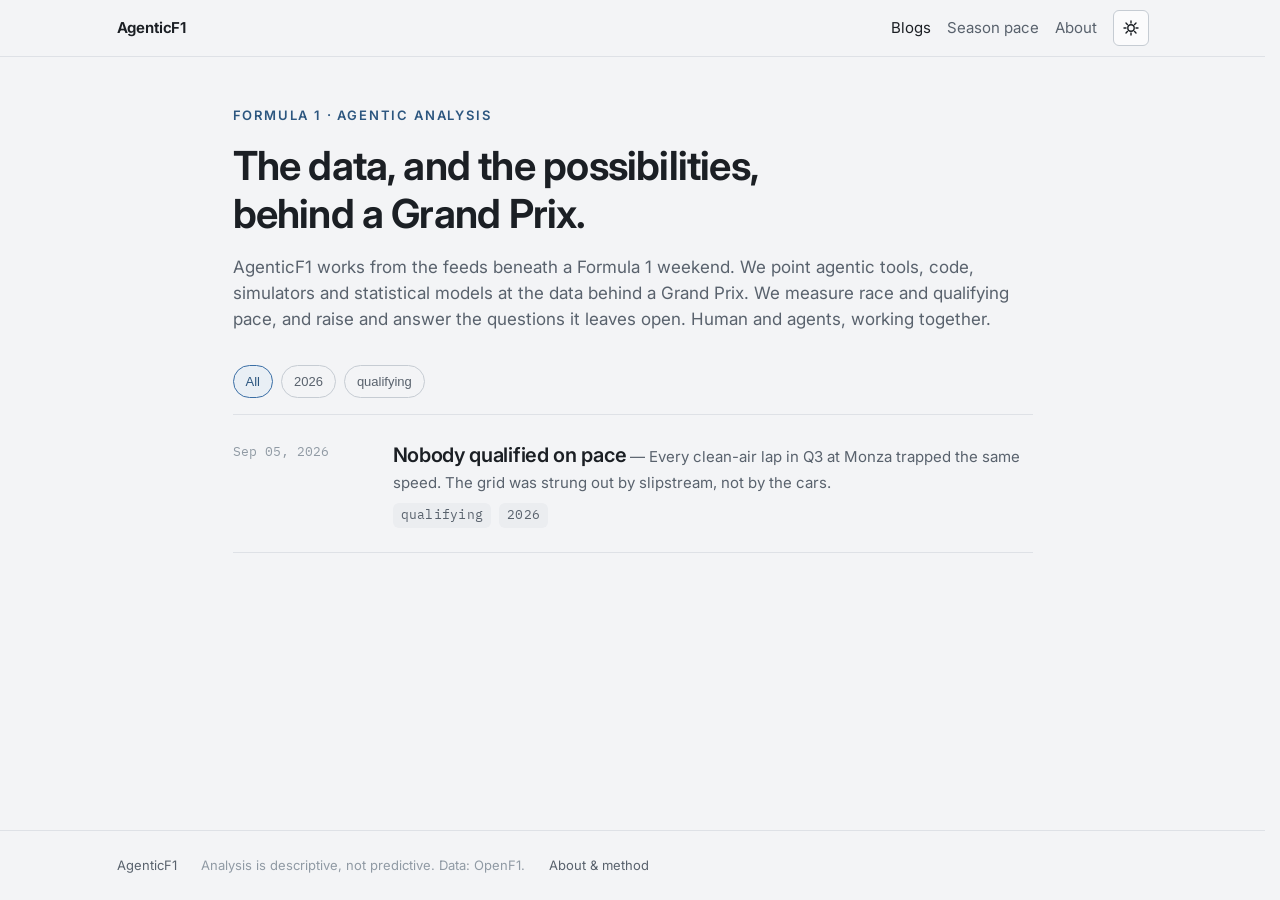
==== index.html @ e9de9c62 "Initial commit: AgenticF1 project site Static blog/analysis site: season pace, race explainers, race" ====
<!doctype html>
<html lang="en">
<head>
<meta charset="utf-8">
<meta name="viewport" content="width=device-width, initial-scale=1">
<title>AgenticF1</title>
<meta name="description" content="AgenticF1 points agentic tools, code, simulators and statistical models at the data behind a Formula 1 Grand Prix. We measure race and qualifying pace and answer the questions it leaves open.">

<!-- pre-paint theme: keep this inline so there is no flash on load -->
<script>
  try {
    var m = localStorage.getItem("theme");
    if (m === "light" || m === "dark") document.documentElement.setAttribute("data-theme", m);
  } catch (e) {}
</script>

<link rel="preconnect" href="https://fonts.googleapis.com">
<link rel="preconnect" href="https://fonts.gstatic.com" crossorigin>
<link rel="stylesheet" href="https://fonts.googleapis.com/css2?family=Inter:wght@400;500;600;650;700&family=IBM+Plex+Mono:wght@400;500&display=swap">

<link rel="stylesheet" href="assets/css/tokens.css">
<link rel="stylesheet" href="assets/css/base.css">
<link rel="stylesheet" href="assets/css/layout.css">
<link rel="stylesheet" href="assets/css/components.css">

<script src="assets/js/theme.js" defer></script>
<script src="assets/js/nav.js" defer></script>
<script src="assets/js/posts.js" defer></script>
</head>
<body>
<div class="page">

  <header class="site-header">
    <div class="container site-header__inner">
      <a class="site-title" href="index.html">AgenticF1</a>
      <button class="nav-toggle" data-nav-toggle aria-expanded="false" aria-controls="site-nav">Menu</button>
      <nav class="site-nav" id="site-nav" aria-label="Primary">
        <a href="index.html">Blogs</a>
        <a href="season-pace.html">Season pace</a>
        <a href="about.html">About</a>
        <button class="btn theme-toggle" data-theme-toggle type="button" aria-label="Change theme">
          <svg viewBox="0 0 16 16" aria-hidden="true" fill="none" stroke="currentColor" stroke-width="1.4">
            <circle cx="8" cy="8" r="3.2"/>
            <path d="M8 1v2M8 13v2M1 8h2M13 8h2M3 3l1.4 1.4M11.6 11.6L13 13M13 3l-1.4 1.4M4.4 11.6L3 13" stroke-linecap="round"/>
          </svg>
        </button>
      </nav>
    </div>
  </header>

  <main class="site-main">
    <div class="container container--narrow flow-loose">

      <section class="measure flow">
        <p class="t-eyebrow">Formula 1 · Agentic Analysis</p>
        <h1 class="t-h1">The data, and the possibilities, behind a Grand Prix.</h1>
        <p class="t-deck">
          AgenticF1 works from the feeds beneath a Formula 1 weekend. We point agentic tools,
          code, simulators and statistical models at the data behind a Grand Prix. We measure
          race and qualifying pace, and raise and answer the questions it leaves open. Human
          and agents, working together.
        </p>
      </section>

      <section class="flow">
        <div data-post-filter></div>
        <div data-posts data-posts-src="posts/posts.json" data-posts-limit="0">
          <p class="t-note">Loading posts…</p>
        </div>
      </section>

    </div>
  </main>

  <footer class="site-footer">
    <div class="container site-footer__inner">
      <span>AgenticF1</span>
      <span class="t-faint">Analysis is descriptive, not predictive. Data: OpenF1.</span>
      <a href="about.html">About &amp; method</a>
    </div>
  </footer>

</div>
</body>
</html>
---- assets/css/tokens.css ----
/* ==========================================================================
   tokens.css  —  design tokens only. No selectors that paint layout here.
   Every colour, space, radius, type step the site uses is named once, below.
   Light is the base; dark overrides only the values that change.
   ========================================================================== */

:root {
  color-scheme: light;

  /* --- surfaces & ink (cool neutral greys) --- */
  --bg:            #F3F4F6;
  --surface:       #FBFBFC;
  --surface-2:     #EBEDF0;
  --ink:           #1B1F24;
  --ink-muted:     #59626D;
  --ink-faint:     #909AA4;

  /* --- lines --- */
  --line:          #DEE1E6;
  --line-strong:   #C6CCD3;

  /* --- accent & signal (muted, non-dramatic) --- */
  --accent:        #3A6EA5;
  --accent-ink:    #2C567F;   /* accent text on light surface, AA */
  --accent-quiet:  #E9EFF5;   /* accent-tinted fill */
  --pos:           #2E7D6B;
  --neg:           #A9543E;

  /* --- typography --- */
  --font-sans: "Inter", system-ui, -apple-system, "Segoe UI", Roboto, sans-serif;
  --font-mono: "IBM Plex Mono", ui-monospace, "SF Mono", Menlo, monospace;

  --step--1: 0.8125rem;   /* 13px  fine print, captions      */
  --step-0:  0.9375rem;   /* 15px  body                      */
  --step-1:  1.0625rem;   /* 17px  deck / lead               */
  --step-2:  1.25rem;     /* 20px  h3 / section titles       */
  --step-3:  1.5rem;      /* 24px  h2                        */
  --step-4:  clamp(1.75rem, 1.2rem + 2.4vw, 2.5rem); /* h1   */

  --leading-tight: 1.2;
  --leading-body:  1.6;

  /* --- spacing scale (rem, 4px base) --- */
  --space-1: 0.25rem;
  --space-2: 0.5rem;
  --space-3: 0.75rem;
  --space-4: 1rem;
  --space-5: 1.5rem;
  --space-6: 2rem;
  --space-7: 3rem;
  --space-8: 4.5rem;

  /* --- radius --- */
  --radius-s: 6px;
  --radius-m: 10px;
  --radius-l: 14px;

  /* --- layout --- */
  --content: 800px;        /* the content box width, shared by index + articles
                              so navigating between them shows no width jump   */
  --measure: var(--content); /* readable prose width */
  --page-max: 68rem;       /* full page width (outer frame / rails)  */
  --page-pad: clamp(1rem, 0.5rem + 2vw, 1.75rem);

  /* --- motion --- */
  --ease: cubic-bezier(0.2, 0, 0, 1);
  --dur: 160ms;
}

@media (prefers-color-scheme: dark) {
  :root:not([data-theme="light"]) {
    color-scheme: dark;
    --bg:           #15181B;
    --surface:      #1C2023;
    --surface-2:    #23282D;
    --ink:          #E3E6E9;
    --ink-muted:    #99A2AB;
    --ink-faint:    #626A72;
    --line:         #2B3136;
    --line-strong:  #3B434B;
    --accent:       #6FA0CE;
    --accent-ink:   #8FB6D8;
    --accent-quiet: #1E2A35;
    --pos:          #58B29B;
    --neg:          #CE8168;
  }
}

/* explicit toggle wins in both directions */
:root[data-theme="dark"] {
  color-scheme: dark;
  --bg:           #15181B;
  --surface:      #1C2023;
  --surface-2:    #23282D;
  --ink:          #E3E6E9;
  --ink-muted:    #99A2AB;
  --ink-faint:    #626A72;
  --line:         #2B3136;
  --line-strong:  #3B434B;
  --accent:       #6FA0CE;
  --accent-ink:   #8FB6D8;
  --accent-quiet: #1E2A35;
  --pos:          #58B29B;
  --neg:          #CE8168;
}

@media (prefers-reduced-motion: reduce) {
  :root { --dur: 0ms; }
}
---- assets/css/base.css ----
/* ==========================================================================
   base.css  —  reset + element defaults + reusable text levels.
   Load order: tokens.css, base.css, layout.css, components.css, [blog.css].
   ========================================================================== */

*, *::before, *::after { box-sizing: border-box; }

html {
  -webkit-text-size-adjust: 100%;
  /* reserve the scrollbar's width on every page so centered content does not
     shift left/right between a short page and a scrolling one */
  scrollbar-gutter: stable;
}

/* fallback for engines without scrollbar-gutter (older Safari): always show
   the vertical scrollbar track */
@supports not (scrollbar-gutter: stable) {
  html { overflow-y: scroll; }
}

body {
  margin: 0;
  background: var(--bg);
  color: var(--ink);
  font-family: var(--font-sans);
  font-size: var(--step-0);
  line-height: var(--leading-body);
  -webkit-font-smoothing: antialiased;
  text-rendering: optimizeLegibility;
}

img, svg, video { max-width: 100%; height: auto; display: block; }

a {
  color: var(--accent-ink);
  text-decoration: none;
}
a:hover { text-decoration: underline; }

h1, h2, h3, h4 {
  margin: 0;
  font-weight: 650;
  letter-spacing: -0.02em;
  line-height: var(--leading-tight);
  text-wrap: balance;
}

p { margin: 0; }

hr {
  border: 0;
  border-top: 1px solid var(--line);
  margin: var(--space-6) 0;
}

code, pre, kbd, samp { font-family: var(--font-mono); font-size: 0.9em; }

:focus-visible {
  outline: 2px solid var(--accent);
  outline-offset: 2px;
  border-radius: 2px;
}

[hidden] { display: none !important; }

/* --- reusable text levels ------------------------------------------------
   Use these classes anywhere; they are the vocabulary for page copy.       */

.t-eyebrow {
  font-size: var(--step--1);
  font-weight: 600;
  letter-spacing: 0.14em;
  text-transform: uppercase;
  color: var(--accent-ink);
}

.t-h1   { font-size: var(--step-4); }
.t-h2   { font-size: var(--step-3); }
.t-h3   { font-size: var(--step-2); font-weight: 600; }

.t-deck {
  font-size: var(--step-1);
  line-height: 1.55;
  color: var(--ink-muted);
}

.t-body { font-size: var(--step-0); }

.t-note {
  font-size: var(--step--1);
  line-height: 1.55;
  color: var(--ink-muted);
}

.t-mono { font-family: var(--font-mono); }

.t-faint { color: var(--ink-faint); }
.t-muted { color: var(--ink-muted); }

/* --- flow: vertical rhythm between direct children --------------------- */
.flow > * + * { margin-top: var(--space-4); }
.flow-tight > * + * { margin-top: var(--space-2); }
.flow-loose > * + * { margin-top: var(--space-6); }

/* --- utility --- */
.measure { max-width: var(--measure); }
.center  { margin-inline: auto; }
.visually-hidden {
  position: absolute; width: 1px; height: 1px;
  padding: 0; margin: -1px; overflow: hidden;
  clip: rect(0 0 0 0); white-space: nowrap; border: 0;
}
---- assets/css/layout.css ----
/* ==========================================================================
   layout.css  —  page frame: site header, footer, main column, grids.
   ========================================================================== */

.page {
  min-height: 100vh;
  display: flex;
  flex-direction: column;
}

.container {
  width: 100%;
  max-width: var(--page-max);
  margin-inline: auto;
  padding-inline: var(--page-pad);
}

/* inner content box lands at exactly --content (800px), matching .article */
.container--narrow { max-width: calc(var(--content) + 2 * var(--page-pad)); }

/* --- site header ------------------------------------------------------- */
.site-header {
  border-bottom: 1px solid var(--line);
  background: var(--bg);
}
.site-header__inner {
  display: flex;
  align-items: center;
  gap: var(--space-4);
  min-height: 56px;
}
.site-title {
  font-size: var(--step-0);
  font-weight: 650;
  letter-spacing: -0.01em;
  color: var(--ink);
  white-space: nowrap;
}
.site-title:hover { text-decoration: none; }
.site-title span { color: var(--ink-faint); font-weight: 500; }

.site-nav {
  display: flex;
  align-items: center;
  gap: var(--space-4);
  margin-left: auto;
}
.site-nav a {
  color: var(--ink-muted);
  font-size: var(--step-0);
}
.site-nav a:hover { color: var(--ink); text-decoration: none; }
.site-nav a[aria-current="page"] { color: var(--ink); }

.nav-toggle { display: none; }

@media (max-width: 40rem) {
  .nav-toggle {
    display: inline-flex;
    align-items: center;
    justify-content: center;
    margin-left: auto;
    width: 36px; height: 36px;
    border: 1px solid var(--line-strong);
    border-radius: var(--radius-s);
    background: var(--surface);
    color: var(--ink);
    cursor: pointer;
  }
  .site-nav {
    display: none;
    position: absolute;
    left: 0; right: 0;
    top: 100%;
    flex-direction: column;
    align-items: stretch;
    gap: 0;
    margin: 0;
    padding: var(--space-2) var(--page-pad) var(--space-4);
    background: var(--bg);
    border-bottom: 1px solid var(--line);
  }
  .site-header__inner { position: relative; flex-wrap: wrap; }
  .site-nav[data-open="true"] { display: flex; }
  .site-nav a { padding: var(--space-3) 0; }
}

/* --- main --- */
.site-main {
  flex: 1;
  padding-block: var(--space-7) var(--space-8);
}

/* --- site footer ----------------------------------------------------- */
.site-footer {
  border-top: 1px solid var(--line);
  color: var(--ink-muted);
  font-size: var(--step--1);
}
.site-footer__inner {
  display: flex;
  flex-wrap: wrap;
  gap: var(--space-2) var(--space-5);
  align-items: baseline;
  padding-block: var(--space-5);
}
.site-footer a { color: var(--ink-muted); }

/* --- generic responsive grid --------------------------------------------
   auto-fills columns no narrower than --col-min (default 17rem).           */
.grid {
  display: grid;
  gap: var(--space-5);
  grid-template-columns: repeat(auto-fill, minmax(min(var(--col-min, 17rem), 100%), 1fr));
}

/* --- article + optional side rail ----------------------------------- */
.with-rail {
  display: grid;
  gap: var(--space-6);
  grid-template-columns: 1fr;
}
@media (min-width: 64rem) {
  .with-rail {
    grid-template-columns: 12rem minmax(0, 1fr);
    gap: var(--space-8);
    align-items: start;
  }
  .with-rail__rail {
    position: sticky;
    top: var(--space-6);
    max-height: calc(100vh - 2 * var(--space-6));
    overflow: auto;
  }
}
---- assets/css/components.css ----
/* ==========================================================================
   components.css  —  small reusable UI pieces. Each block is independent;
   delete one and nothing else breaks.
   ========================================================================== */

/* --- button / control ------------------------------------------------- */
.btn {
  display: inline-flex;
  align-items: center;
  gap: var(--space-2);
  padding: var(--space-2) var(--space-3);
  font: inherit;
  font-size: var(--step--1);
  color: var(--ink);
  background: var(--surface);
  border: 1px solid var(--line-strong);
  border-radius: var(--radius-s);
  cursor: pointer;
  transition: background var(--dur) var(--ease), border-color var(--dur) var(--ease);
}
.btn:hover { background: var(--surface-2); text-decoration: none; }
.btn[aria-pressed="true"] {
  background: var(--accent-quiet);
  border-color: var(--accent);
  color: var(--accent-ink);
}

/* --- theme toggle --------------------------------------------------- */
.theme-toggle {
  width: 36px; height: 36px;
  padding: 0;
  justify-content: center;
}
.theme-toggle svg { width: 16px; height: 16px; }

/* --- card --------------------------------------------------------- */
/* borderless by design: separation is the background step, not an outline */
.card {
  background: var(--surface);
  border-radius: var(--radius-l);
  padding: var(--space-5);
}
:root:not([data-theme="light"]) .card,
:root[data-theme="dark"] .card { background: var(--surface-2); }
.card--flush { padding: 0; overflow: hidden; }
.card--outline { border: 1px solid var(--line); }
.card__src {
  margin-top: var(--space-3);
  font-size: var(--step--1);
  line-height: 1.5;
  color: var(--ink-faint);
}
.card > h3 + *, .card > .t-h3 + * { margin-top: var(--space-3); }

/* --- inline colour swatch (chart / map legend key) ------------------
   NB: distinct from .chip below (the tag-filter control) — do not merge. */
.swatch {
  display: inline-block;
  width: 9px; height: 9px;
  border-radius: 2px;
  margin-right: var(--space-2);
  vertical-align: baseline;
  flex: none;
}

/* --- tag / filter chip ------------------------------------------------ */
.tag {
  display: inline-block;
  padding: 2px var(--space-2);
  font-size: var(--step--1);
  font-family: var(--font-mono);
  letter-spacing: 0.02em;
  color: var(--ink-muted);
  background: var(--surface-2);
  border-radius: var(--radius-s);
}
.tag--link:hover { color: var(--ink); text-decoration: none; background: var(--line); }

.chip-row { display: flex; flex-wrap: wrap; gap: var(--space-2); }
.chip {
  padding: var(--space-2) var(--space-3);
  font-size: var(--step--1);
  color: var(--ink-muted);
  background: transparent;
  border: 1px solid var(--line-strong);
  border-radius: 999px;
  cursor: pointer;
  transition: color var(--dur) var(--ease), border-color var(--dur) var(--ease);
}
.chip:hover { color: var(--ink); }
.chip[aria-pressed="true"] {
  color: var(--accent-ink);
  border-color: var(--accent);
  background: var(--accent-quiet);
}

/* --- post list (index) --------------------------------------------- */
.post-list { list-style: none; margin: 0; padding: 0; }
.post-list > li { border-top: 1px solid var(--line); }
.post-list > li:last-child { border-bottom: 1px solid var(--line); }

.post-item {
  display: grid;
  gap: var(--space-1) var(--space-5);
  grid-template-columns: 1fr;
  padding-block: var(--space-5);
  color: inherit;
}
.post-item:hover { text-decoration: none; }
.post-item:hover .post-item__title { color: var(--accent-ink); }
.post-item__meta {
  font-size: var(--step--1);
  font-family: var(--font-mono);
  color: var(--ink-faint);
}
.post-item__title {
  font-size: var(--step-2);
  font-weight: 600;
  letter-spacing: -0.015em;
  color: var(--ink);
  transition: color var(--dur) var(--ease);
}
.post-item__dek { color: var(--ink-muted); font-size: var(--step-0); }
.post-item__tags { margin-top: var(--space-2); }

@media (min-width: 44rem) {
  .post-item {
    grid-template-columns: 8.5rem 1fr;
  }
  .post-item__meta { padding-top: 3px; }
}

/* --- prose findings & callouts (shared by index + articles) --------- */
.finding {
  border-left: 3px solid var(--accent);
  padding-left: var(--space-4);
}
.finding__k {
  font-family: var(--font-mono);
  font-size: var(--step--1);
  letter-spacing: 0.08em;
  text-transform: uppercase;
  color: var(--accent-ink);
  margin-bottom: var(--space-1);
}

.pull {
  font-size: var(--step-1);
  font-weight: 500;
  line-height: 1.45;
  border-block: 1px solid var(--line-strong);
  padding-block: var(--space-4);
}

.quote {
  border-left: 3px solid var(--line-strong);
  padding-left: var(--space-4);
  font-size: var(--step-1);
  color: var(--ink);
}
.quote cite {
  display: block;
  margin-top: var(--space-2);
  font-style: normal;
  font-size: var(--step--1);
  font-family: var(--font-mono);
  color: var(--ink-muted);
}

/* --- data table ---------------------------------------------------- */
.table-scroll { overflow-x: auto; }
.table {
  border-collapse: collapse;
  width: 100%;
  font-size: var(--step--1);
  font-variant-numeric: tabular-nums;
}
.table th, .table td {
  text-align: right;
  padding: var(--space-2) var(--space-3);
  white-space: nowrap;
}
.table th {
  font-size: var(--step--1);
  font-weight: 600;
  letter-spacing: 0.04em;
  text-transform: uppercase;
  color: var(--ink-muted);
  border-bottom: 1px solid var(--line-strong);
}
.table td { border-bottom: 1px solid var(--line); }
.table tbody tr:last-child td { border-bottom: 0; }
.table :is(th, td).l { text-align: left; white-space: normal; }

/* fixed layout — let long left-column labels wrap instead of stretching */
.table.fixed { table-layout: fixed; }
.table.fixed :is(th, td).l { white-space: normal; }

/* a spanning group-label row inside a table body */
.table td.grp {
  padding-top: var(--space-4);
  font-size: var(--step--1);
  font-weight: 600;
  letter-spacing: 0.06em;
  text-transform: uppercase;
  color: var(--ink-faint);
}
/* an emphasised row */
.table tr.em td { background: var(--accent-quiet); }
.table tr.em td.l { font-weight: 600; }

/* --- signal colours (numbers) --- */
.is-pos { color: var(--pos); }
.is-neg { color: var(--neg); }

/* --- inline badge --- */
.badge {
  display: inline-block;
  padding: 1px var(--space-2);
  font-size: var(--step--1);
  border: 1px solid var(--line-strong);
  border-radius: var(--radius-s);
  color: var(--ink-muted);
}
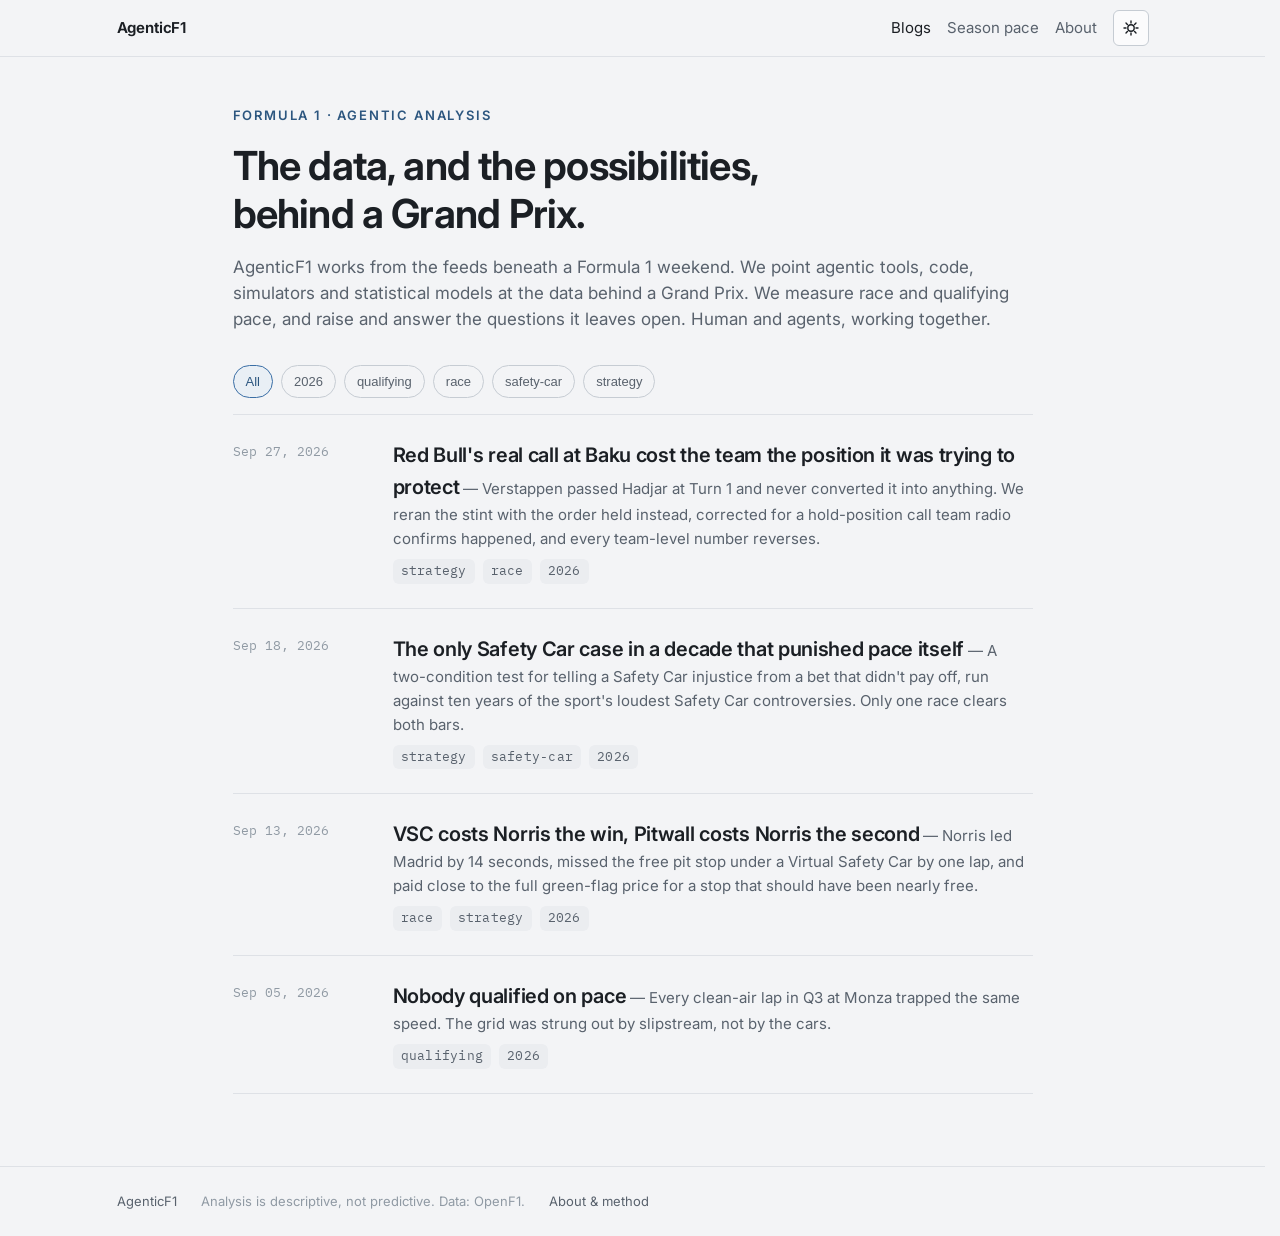
==== commit 1fdf7bb8: "update" ====
--- a/index.html
+++ b/index.html
@@ -1,6 +1,7 @@
 <!doctype html>
 <html lang="en">
 <head>
+<script src="assets/js/analytics.js"></script>
 <meta charset="utf-8">
 <meta name="viewport" content="width=device-width, initial-scale=1">
 <title>AgenticF1</title>
--- a/assets/css/components.css
+++ b/assets/css/components.css
@@ -167,6 +167,23 @@
   color: var(--ink-muted);
 }
 
+/* --- ECharts split into a frozen axis pane + scrollable body pane ------
+   (see F1Charts.splitScroll) — for wide category-axis charts (many
+   races/columns) that would otherwise squeeze illegibly on a narrow
+   viewport. Names/y-axis stay put in .f1-scroll-chart__axis; only the
+   body scrolls horizontally. */
+.f1-scroll-chart { display: flex; width: 100%; height: 100%; }
+.f1-scroll-chart__axis { flex: none; height: 100%; }
+.f1-scroll-chart__scroll {
+  flex: 1 1 auto;
+  min-width: 0;
+  height: 100%;
+  overflow-x: auto;
+  overflow-y: hidden;
+  -webkit-overflow-scrolling: touch;
+}
+.f1-scroll-chart__body { width: 100%; height: 100%; }
+
 /* --- data table ---------------------------------------------------- */
 .table-scroll { overflow-x: auto; }
 .table {
